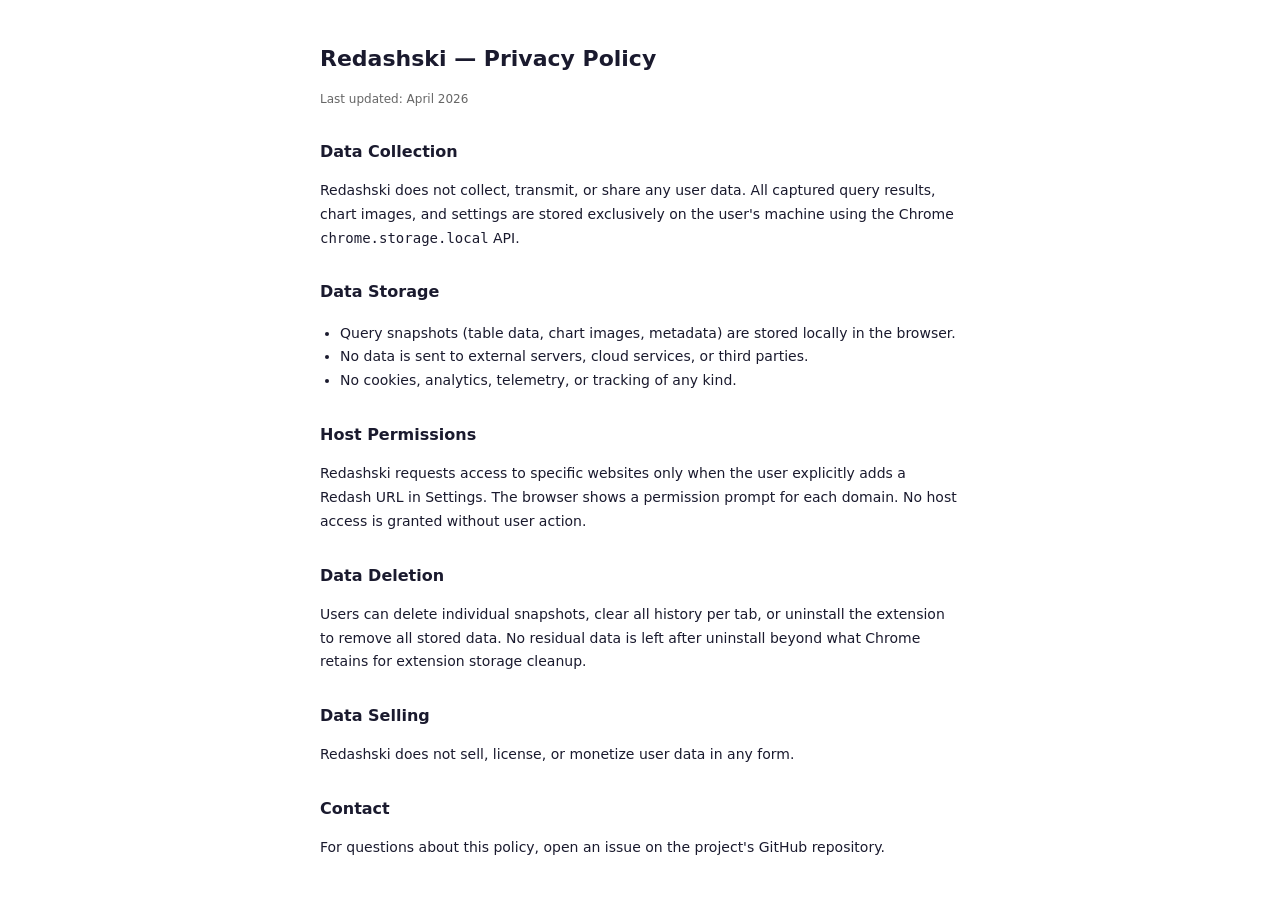
==== privacy.html @ 4c5ff36f "feat: implement runtime host permission requests and dynamic content script registration with storag" ====
<!DOCTYPE html>
<html lang="en">
<head>
  <meta charset="UTF-8">
  <meta name="viewport" content="width=device-width, initial-scale=1.0">
  <title>Redashski Privacy Policy</title>
  <style>
    body {
      font-family: -apple-system, BlinkMacSystemFont, 'Segoe UI', system-ui, sans-serif;
      max-width: 640px;
      margin: 40px auto;
      padding: 0 20px;
      color: #1a1a2e;
      line-height: 1.7;
    }
    h1 { font-size: 22px; margin-bottom: 8px; }
    h2 { font-size: 16px; margin-top: 28px; }
    p, li { font-size: 14px; }
    ul { padding-left: 20px; }
    .updated { color: #666; font-size: 12px; margin-bottom: 28px; }
  </style>
</head>
<body>
  <h1>Redashski &mdash; Privacy Policy</h1>
  <p class="updated">Last updated: April 2026</p>

  <h2>Data Collection</h2>
  <p>Redashski does not collect, transmit, or share any user data. All captured query results, chart images, and settings are stored exclusively on the user's machine using the Chrome <code>chrome.storage.local</code> API.</p>

  <h2>Data Storage</h2>
  <ul>
    <li>Query snapshots (table data, chart images, metadata) are stored locally in the browser.</li>
    <li>No data is sent to external servers, cloud services, or third parties.</li>
    <li>No cookies, analytics, telemetry, or tracking of any kind.</li>
  </ul>

  <h2>Host Permissions</h2>
  <p>Redashski requests access to specific websites only when the user explicitly adds a Redash URL in Settings. The browser shows a permission prompt for each domain. No host access is granted without user action.</p>

  <h2>Data Deletion</h2>
  <p>Users can delete individual snapshots, clear all history per tab, or uninstall the extension to remove all stored data. No residual data is left after uninstall beyond what Chrome retains for extension storage cleanup.</p>

  <h2>Data Selling</h2>
  <p>Redashski does not sell, license, or monetize user data in any form.</p>

  <h2>Contact</h2>
  <p>For questions about this policy, open an issue on the project's GitHub repository.</p>
</body>
</html>
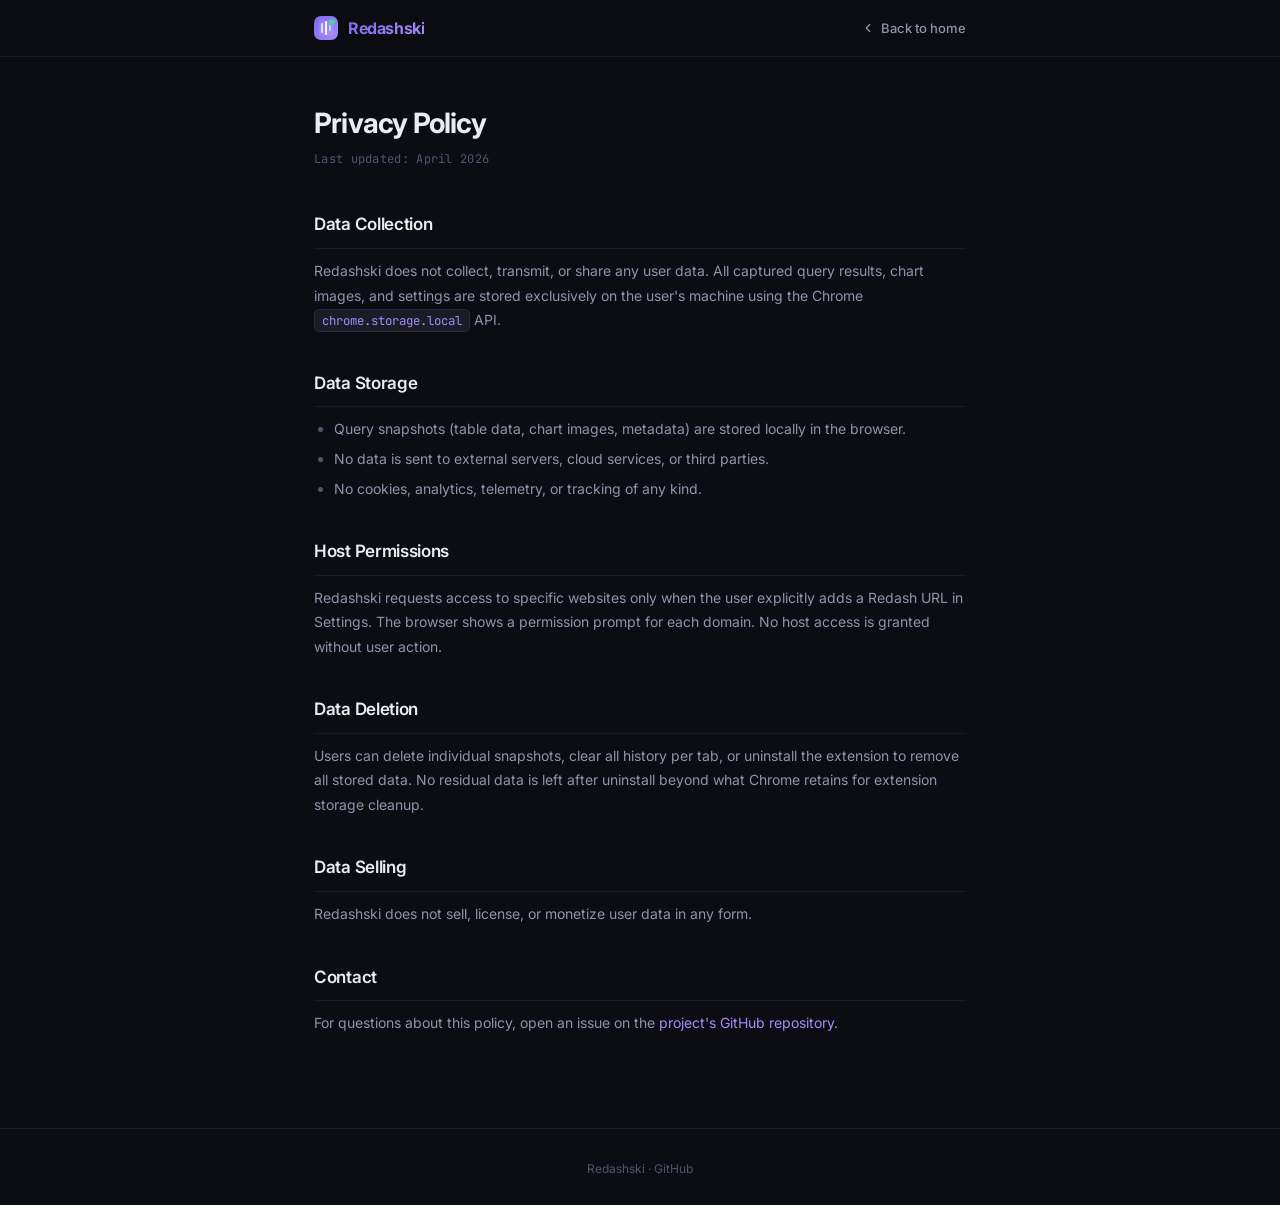
==== commit 76ad9fff: "feat: add landing page and project documentation" ====
--- a/privacy.html
+++ b/privacy.html
@@ -4,25 +4,199 @@
   <meta charset="UTF-8">
   <meta name="viewport" content="width=device-width, initial-scale=1.0">
   <title>Redashski Privacy Policy</title>
+  <link rel="preconnect" href="https://fonts.googleapis.com">
+  <link rel="preconnect" href="https://fonts.gstatic.com" crossorigin>
+  <link href="https://fonts.googleapis.com/css2?family=Inter:wght@400;500;600;700&family=JetBrains+Mono:wght@400;500&display=swap" rel="stylesheet">
   <style>
+    *, *::before, *::after { margin: 0; padding: 0; box-sizing: border-box; }
+
+    :root {
+      --bg-base:       #0c0d12;
+      --bg-surface:    #13151c;
+      --bg-elevated:   #1a1d27;
+      --text-primary:  #eaecf3;
+      --text-secondary:#8e94ad;
+      --text-muted:    #505672;
+      --accent-from:   #7b68ee;
+      --accent-to:     #a78bfa;
+      --accent-subtle: rgba(123,104,238,0.12);
+      --border-color:  rgba(255,255,255,0.06);
+      --font:          'Inter', -apple-system, BlinkMacSystemFont, 'Segoe UI', system-ui, sans-serif;
+      --font-mono:     'JetBrains Mono', 'SF Mono', 'Fira Code', monospace;
+    }
+
+    html { scroll-behavior: smooth; }
+
     body {
-      font-family: -apple-system, BlinkMacSystemFont, 'Segoe UI', system-ui, sans-serif;
-      max-width: 640px;
-      margin: 40px auto;
-      padding: 0 20px;
-      color: #1a1a2e;
+      font-family: var(--font);
+      background: var(--bg-base);
+      color: var(--text-primary);
+      line-height: 1.75;
+      -webkit-font-smoothing: antialiased;
+    }
+
+    a { color: var(--accent-to); text-decoration: none; transition: color 0.18s; }
+    a:hover { color: #c4b5fd; }
+
+    code {
+      font-family: var(--font-mono);
+      font-size: 0.88em;
+      background: var(--bg-elevated);
+      padding: 2px 7px;
+      border-radius: 5px;
+      border: 1px solid var(--border-color);
+      color: var(--accent-to);
+    }
+
+    /* ── Header ────────────────────────────────────────────────── */
+    .site-header {
+      position: sticky;
+      top: 0;
+      z-index: 50;
+      background: rgba(12,13,18,0.8);
+      backdrop-filter: blur(16px);
+      -webkit-backdrop-filter: blur(16px);
+      border-bottom: 1px solid var(--border-color);
+    }
+    .site-header .container {
+      max-width: 700px;
+      margin: 0 auto;
+      padding: 0 24px;
+      display: flex;
+      align-items: center;
+      justify-content: space-between;
+      height: 56px;
+    }
+    .site-logo {
+      display: flex;
+      align-items: center;
+      gap: 10px;
+      text-decoration: none;
+    }
+    .site-logo span {
+      font-weight: 700;
+      font-size: 16px;
+      letter-spacing: -0.4px;
+      background: linear-gradient(135deg, var(--accent-from), var(--accent-to));
+      -webkit-background-clip: text;
+      -webkit-text-fill-color: transparent;
+      background-clip: text;
+    }
+    .back-link {
+      font-size: 13px;
+      font-weight: 500;
+      color: var(--text-secondary);
+      display: flex;
+      align-items: center;
+      gap: 6px;
+    }
+    .back-link:hover { color: var(--text-primary); }
+
+    /* ── Content ────────────────────────────────────────────────── */
+    .content {
+      max-width: 700px;
+      margin: 0 auto;
+      padding: 48px 24px 80px;
+    }
+
+    .content h1 {
+      font-size: 28px;
+      font-weight: 700;
+      letter-spacing: -0.8px;
+      margin-bottom: 8px;
+      line-height: 1.3;
+    }
+
+    .updated {
+      color: var(--text-muted);
+      font-size: 12px;
+      font-family: var(--font-mono);
+      margin-bottom: 40px;
+      display: block;
+      letter-spacing: 0.3px;
+    }
+
+    .content h2 {
+      font-size: 17px;
+      font-weight: 600;
+      letter-spacing: -0.3px;
+      margin-top: 36px;
+      margin-bottom: 10px;
+      padding-bottom: 8px;
+      border-bottom: 1px solid var(--border-color);
+      color: var(--text-primary);
+    }
+
+    .content p {
+      font-size: 14px;
+      color: var(--text-secondary);
+      margin-bottom: 12px;
+    }
+
+    .content ul {
+      padding-left: 20px;
+      margin-bottom: 12px;
+    }
+
+    .content li {
+      font-size: 14px;
+      color: var(--text-secondary);
+      margin-bottom: 6px;
       line-height: 1.7;
     }
-    h1 { font-size: 22px; margin-bottom: 8px; }
-    h2 { font-size: 16px; margin-top: 28px; }
-    p, li { font-size: 14px; }
-    ul { padding-left: 20px; }
-    .updated { color: #666; font-size: 12px; margin-bottom: 28px; }
+
+    .content li::marker {
+      color: var(--text-muted);
+    }
+
+    /* ── Footer ────────────────────────────────────────────────── */
+    .site-footer {
+      border-top: 1px solid var(--border-color);
+      padding: 24px 0;
+      text-align: center;
+    }
+    .site-footer .container {
+      max-width: 700px;
+      margin: 0 auto;
+      padding: 0 24px;
+    }
+    .site-footer span {
+      font-size: 12px;
+      color: var(--text-muted);
+    }
+    .site-footer a {
+      color: var(--text-muted);
+      font-size: 12px;
+    }
+    .site-footer a:hover { color: var(--text-secondary); }
   </style>
 </head>
 <body>
-  <h1>Redashski &mdash; Privacy Policy</h1>
-  <p class="updated">Last updated: April 2026</p>
+
+<header class="site-header">
+  <div class="container">
+    <a href="index.html" class="site-logo">
+      <svg width="24" height="24" viewBox="0 0 24 24" fill="none">
+        <rect width="24" height="24" rx="7" fill="url(#plg)"/>
+        <rect x="4.5" y="4.5" width="15" height="15" rx="3" fill="white" opacity="0.1"/>
+        <rect x="7" y="7" width="2" height="10" rx="1" fill="white" opacity="0.7"/>
+        <rect x="11" y="5" width="2" height="14" rx="1" fill="white" opacity="0.9"/>
+        <rect x="15" y="9" width="2" height="6" rx="1" fill="white" opacity="0.55"/>
+        <circle cx="18" cy="6" r="2.8" fill="#3ddba0"/>
+        <defs><linearGradient id="plg" x1="0" y1="0" x2="24" y2="24" gradientUnits="userSpaceOnUse"><stop stop-color="#7b68ee"/><stop offset="1" stop-color="#a78bfa"/></linearGradient></defs>
+      </svg>
+      <span>Redashski</span>
+    </a>
+    <a href="index.html" class="back-link">
+      <svg width="14" height="14" viewBox="0 0 16 16" fill="none"><path d="M10 4L6 8l4 4" stroke="currentColor" stroke-width="1.5" stroke-linecap="round" stroke-linejoin="round"/></svg>
+      Back to home
+    </a>
+  </div>
+</header>
+
+<main class="content">
+  <h1>Privacy Policy</h1>
+  <span class="updated">Last updated: April 2026</span>
 
   <h2>Data Collection</h2>
   <p>Redashski does not collect, transmit, or share any user data. All captured query results, chart images, and settings are stored exclusively on the user's machine using the Chrome <code>chrome.storage.local</code> API.</p>
@@ -44,6 +218,14 @@
   <p>Redashski does not sell, license, or monetize user data in any form.</p>
 
   <h2>Contact</h2>
-  <p>For questions about this policy, open an issue on the project's GitHub repository.</p>
+  <p>For questions about this policy, open an issue on the <a href="https://github.com/zautner/redashski">project's GitHub repository</a>.</p>
+</main>
+
+<footer class="site-footer">
+  <div class="container">
+    <span>Redashski &middot; <a href="https://github.com/zautner/redashski">GitHub</a></span>
+  </div>
+</footer>
+
 </body>
 </html>
